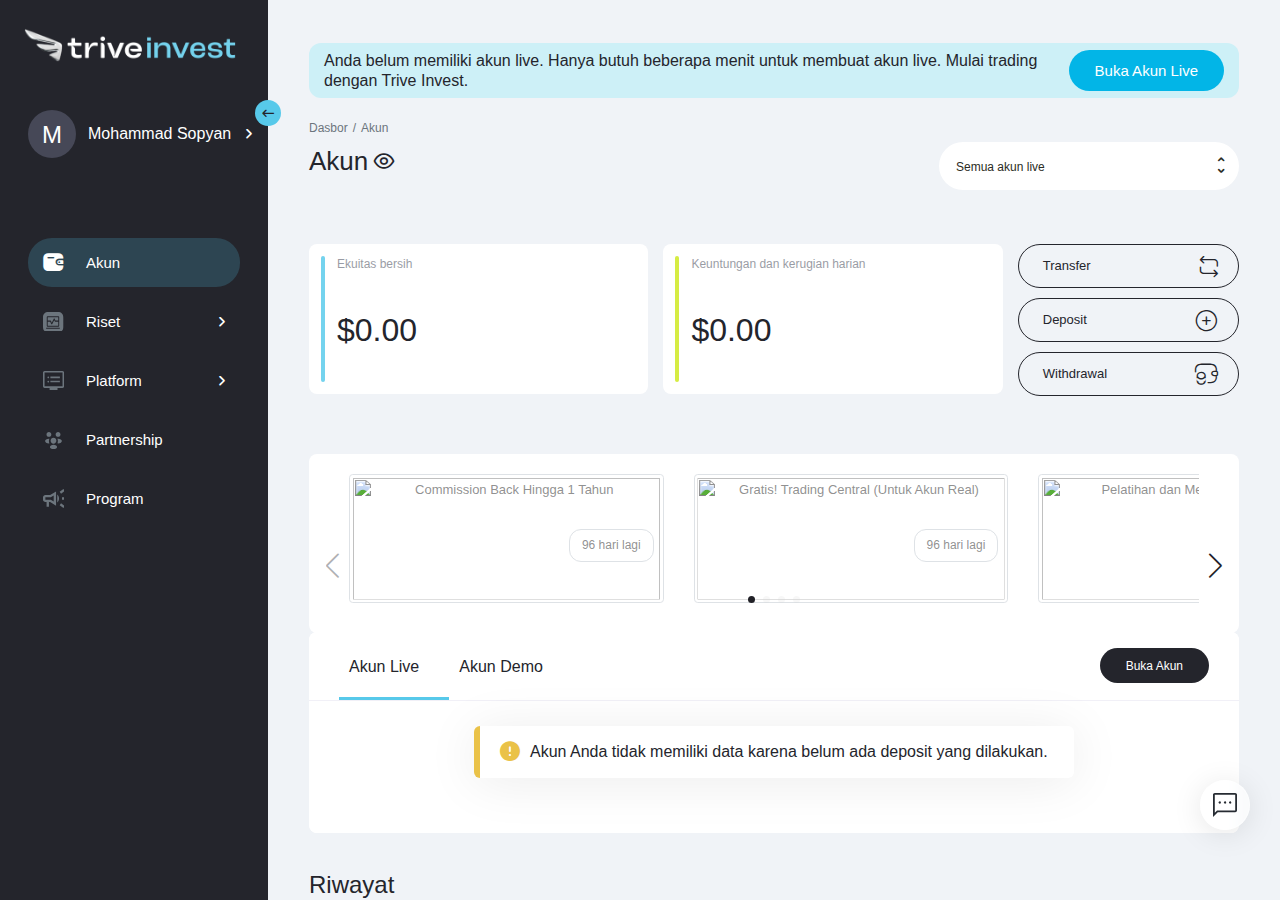
==== accounts.html @ cc7eb71d "add html & css welcome page" ====
<html lang="en">
  <div id="in-page-channel-node-id" data-channel-name="in_page_channel_xtjS_A"></div>
  <link type="text/css" rel="stylesheet" id="dark-mode-custom-link">
  <link type="text/css" rel="stylesheet" id="dark-mode-general-link">
  <style lang="en" type="text/css" id="dark-mode-custom-style"></style>
  <style lang="en" type="text/css" id="dark-mode-native-style"></style>
  <style lang="en" type="text/css" id="dark-mode-native-sheet"></style>
  <head>
    <meta charset="utf-8">
    <meta http-equiv="X-UA-Compatible" content="IE=edge">
    <link rel="preconnect" href="https://fonts.googleapis.com">
    <link rel="preconnect" href="https://fonts.gstatic.com" crossorigin="">
    <link href="https://fonts.googleapis.com/css2?family=Poppins:wght@300;400;500;600;700&amp;display=swap" rel="stylesheet">
    <link rel="icon" type="image/x-icon" href="/favicon.ico">
    <link rel="stylesheet" href="https://use.typekit.net/mbd5lql.css">
    <script type="text/javascript" async="" src="https://connect.facebook.net/en_US/fbevents.js"></script><script type="text/javascript" async="" src="https://www.googletagmanager.com/gtag/js?id=G-JMX3K6K54L&amp;l=dataLayer&amp;cx=c"></script><script type="text/javascript" async="" src="https://www.googletagmanager.com/gtag/destination?id=AW-448518315&amp;l=dataLayer&amp;cx=c"></script><script async="" src="https://www.googletagmanager.com/gtm.js?id=GTM-PD3TMG57"></script><script src="/env.js"></script>
    <meta name="viewport" content="width=device-width,initial-scale=1">
    <meta name="theme-color" content="#000000">
    <link rel="apple-touch-icon" href="/logo192.png">
    <link rel="manifest" href="/manifest.json">
    <script defer="defer" src="/static/js/main.86503f7e.js"></script>
    <link href="/static/css/main.fdfbdd80.css" rel="stylesheet">
    <link rel="stylesheet" type="text/css" href="/static/css/chunk.css">
    <title>Trive Invest</title>
    <meta name="description" content="Trade Forex, Emas, Komoditas, CFD Saham, dan Indeks dengan broker lokal terbaik, teregulasi oleh BAPPEBTI. Manfaatkan spread ketat Trive Invest yang tak tertandingi, bebas swap, komisi terendah, dan dukungan pelanggan 24/7. Daftar Sekarang!" data-react-helmet="true">
    <script id="gtm-script">
      (function(w,d,s,l,i){w[l]=w[l]||[];w[l].push({'gtm.start':
      new Date().getTime(),event:'gtm.js'});var f=d.getElementsByTagName(s)[0],
      j=d.createElement(s),dl=l!='dataLayer'?'&l='+l:'';j.async=true;j.src=
      'https://www.googletagmanager.com/gtm.js?id='+i+dl;f.parentNode.insertBefore(j,f);
      })(window,document,'script','dataLayer','GTM-PD3TMG57');
    </script><script attributionsrc="" type="text/javascript" async="" src="https://www.googleadservices.com/pagead/conversion/448518315/?random=1727334107779&amp;cv=11&amp;fst=1727334107779&amp;bg=ffffff&amp;guid=ON&amp;async=1&amp;gtm=45be49n0v899308299z89186261969za201zb9186261969&amp;gcd=13l3l3l3l1l1&amp;dma=0&amp;tag_exp=101529665~101671035~101747727&amp;u_w=1440&amp;u_h=900&amp;url=https%3A%2F%2Fsca.triveinvest.co.id%2Faccounts&amp;ref=https%3A%2F%2Fsca.triveinvest.co.id%2F&amp;label=90EtCJfFz_ABEKux79UB&amp;hn=www.googleadservices.com&amp;frm=0&amp;tiba=Trive%20Invest&amp;value=0&amp;bttype=purchase&amp;npa=0&amp;gclgs=1&amp;gclst=1379443781&amp;gclaw=CjwKCAjw3P-2BhAEEiwA3yPhwDoZPt4A-PM8vBgsXKAO4OUEnIJKY1nerHNOxosoQPgdCauU-g2U2hoC7QcQAvD_BwE&amp;ec_m=%23root%3E%3Anth-child(1)%3E%3Anth-child(1)%3E%3Anth-child(4)%3E%3Anth-child(2)%3E%3Anth-child(2)%3E%3Anth-child(1)%3E%3Anth-child(3)%3E%3Anth-child(1)*A%3Atrue%3A25%3Afalse*1&amp;ec_sel=%23root%3E%3Anth-child(1)%3E%3Anth-child(1)%3E%3Anth-child(4)%3E%3Anth-child(2)%3E%3Anth-child(2)%3E%3Anth-child(1)%3E%3Anth-child(3)%3E%3Anth-child(1)&amp;ec_meta=A%3Atrue%3A25%3Afalse&amp;ec_lat=2&amp;ec_s=1&amp;oid=1948973957.1727334108&amp;ecsid=1177582259.1727332520&amp;pscdl=noapi&amp;auid=1116532103.1722825433&amp;uaa=x86&amp;uab=64&amp;uafvl=Google%2520Chrome%3B129.0.6668.59%7CNot%253DA%253FBrand%3B8.0.0.0%7CChromium%3B129.0.6668.59&amp;uamb=0&amp;uam=&amp;uap=macOS&amp;uapv=14.6.1&amp;uaw=0&amp;fledge=1&amp;capi=1&amp;rfmt=3&amp;fmt=4"></script><script attributionsrc="" type="text/javascript" async="" src="https://www.googleadservices.com/pagead/conversion/448518315/?random=1727334107799&amp;cv=11&amp;fst=1727334107799&amp;bg=ffffff&amp;guid=ON&amp;async=1&amp;gtm=45be49n0v899308299z89186261969za201zb9186261969&amp;gcd=13l3l3l3l1l1&amp;dma=0&amp;tag_exp=101529665~101671035~101747727&amp;u_w=1440&amp;u_h=900&amp;url=https%3A%2F%2Fsca.triveinvest.co.id%2Faccounts&amp;ref=https%3A%2F%2Fsca.triveinvest.co.id%2F&amp;label=83m8CLGbs7IZEKux79UB&amp;hn=www.googleadservices.com&amp;frm=0&amp;tiba=Trive%20Invest&amp;value=0&amp;bttype=purchase&amp;npa=0&amp;gclgs=1&amp;gclst=1379443799&amp;gclaw=CjwKCAjw3P-2BhAEEiwA3yPhwDoZPt4A-PM8vBgsXKAO4OUEnIJKY1nerHNOxosoQPgdCauU-g2U2hoC7QcQAvD_BwE&amp;ec_m=%23root%3E%3Anth-child(1)%3E%3Anth-child(1)%3E%3Anth-child(4)%3E%3Anth-child(2)%3E%3Anth-child(2)%3E%3Anth-child(1)%3E%3Anth-child(3)%3E%3Anth-child(1)*A%3Atrue%3A25%3Afalse*1&amp;ec_sel=%23root%3E%3Anth-child(1)%3E%3Anth-child(1)%3E%3Anth-child(4)%3E%3Anth-child(2)%3E%3Anth-child(2)%3E%3Anth-child(1)%3E%3Anth-child(3)%3E%3Anth-child(1)&amp;ec_meta=A%3Atrue%3A25%3Afalse&amp;ec_lat=0&amp;ec_s=1&amp;oid=497229564.1727334108&amp;ecsid=1177582259.1727332520&amp;pscdl=noapi&amp;auid=1116532103.1722825433&amp;uaa=x86&amp;uab=64&amp;uafvl=Google%2520Chrome%3B129.0.6668.59%7CNot%253DA%253FBrand%3B8.0.0.0%7CChromium%3B129.0.6668.59&amp;uamb=0&amp;uam=&amp;uap=macOS&amp;uapv=14.6.1&amp;uaw=0&amp;fledge=1&amp;capi=1&amp;rfmt=3&amp;fmt=4"></script><script type="text/javascript" async="" src="https://googleads.g.doubleclick.net/pagead/viewthroughconversion/728771623/?random=1727334108230&amp;cv=11&amp;fst=1727334108230&amp;bg=ffffff&amp;guid=ON&amp;async=1&amp;gtm=45je49n0v884150347z89186261969za200zb9186261969&amp;gcd=13l3l3l3l1l1&amp;dma=0&amp;tag_exp=101671035~101686684~101747727&amp;u_w=1440&amp;u_h=900&amp;url=https%3A%2F%2Fsca.triveinvest.co.id%2Faccounts&amp;ref=https%3A%2F%2Fsca.triveinvest.co.id%2F&amp;hn=www.googleadservices.com&amp;frm=0&amp;tiba=Trive%20Invest&amp;npa=0&amp;pscdl=noapi&amp;auid=1116532103.1722825433&amp;uaa=x86&amp;uab=64&amp;uafvl=Google%2520Chrome%3B129.0.6668.59%7CNot%253DA%253FBrand%3B8.0.0.0%7CChromium%3B129.0.6668.59&amp;uamb=0&amp;uam=&amp;uap=macOS&amp;uapv=14.6.1&amp;uaw=0&amp;fledge=1&amp;data=event%3Dgtag.config&amp;rfmt=3&amp;fmt=4"></script>
  </head>
  <body>
    <noscript>You need to enable JavaScript to run this app.</noscript>
    <div id="root">
      <div class="page  d-flex flex-column ">
        <div class="page-wrapper pt-0 page accounts   ">
          <div class="overlay "></div>
          <aside class="sidebar mobile-header-fixed collap">
            <button class="toggle-collapse"><span class="icon icon-arrow-right-small"></span></button>
            <div class="sidebar-header">
              <a class="logo" href="/">
                <picture><img alt="logo" class="img-fluid logo-image" src="/static/media/logo3.5975fc4712ba225efcd5.png"><img alt="logo" class="img-fluid logo-icon" src="[data-uri]"></picture>
              </a>
            </div>
            <div class="sidebar-account">
              <ul>
                <li class="openable ">
                  <div class="user">
                    <div class="close-user-button icon icon-close"></div>
                    <div class="avatar"><span>M </span></div>
                    <span class="name">Mohammad Sopyan  </span>
                  </div>
                  <div class="sidebar-sub-menu">
                    <a class="sidebar-sub-menu-close"><span class="icon icon-close"></span></a>
                    <h3 class="sidebar-sub-menu-title">Akun</h3>
                    <ul>
                      <li><a href="/Profile"> Profil</a></li>
                    </ul>
                    <h3 class="sidebar-sub-menu-title">Bahasa</h3>
                    <ul class="language-menu">
                      <li class="active"><a>Bahasa</a></li>
                      <li class=""><a>English</a></li>
                    </ul>
                    <label for="toggleButton" class="switch theme-toggle">
                      <input type="checkbox" name="toggleButton" id="toggleButton">
                      <div class="switch-button"><span></span></div>
                      <span class="text"> Mode Gelap</span>
                    </label>
                    <div class="logout d-block mt-5"><a><span class="icon icon-logout"></span><span class="text">Keluar</span></a></div>
                  </div>
                </li>
              </ul>
            </div>
            <div class="sidebar-menu">
              <ul>
                <li class="sidebar-menu-item  "><a aria-current="page" class="selected" href="/accounts"><span class="icon icon-accounts"></span><span class="text">Akun</span></a></li>
                <li class="sidebar-menu-item openable ">
                  <a aria-current="page" class="" href="/accounts"><span class="icon icon-research"></span><span class="text">Riset</span></a>
                  <div class="sidebar-sub-menu">
                    <a class="sidebar-sub-menu-close"><span class="icon icon-close"></span></a>
                    <ul>
                      <li><a href="/technicalviews">Technical Views</a></li>
                      <li><a href="/economicinsight">Economic Insight</a></li>
                      <li><a href="/marketbuzz"> Market Buzz </a></li>
                      <li><a href="/featuredideas"> Featured Ideas</a></li>
                    </ul>
                  </div>
                </li>
                <li class="sidebar-menu-item openable ">
                  <a aria-current="page" class="" href="/accounts"><span class="icon icon-platforms-two"></span><span class="text"> Platform</span></a>
                  <div class="sidebar-sub-menu">
                    <a class="sidebar-sub-menu-close"><span class="icon icon-close"></span></a>
                    <h3 class="sidebar-sub-menu-title">MetaTrader 5</h3>
                    <ul>
                      <li><a href="/webterminal5"> WebTrader</a></li>
                      <li><a target="_blank" href="https://download.mql5.com/cdn/web/22794/mt5/triveinvest5setup.exe"> Unduh Windows</a></li>
                      <li><a target="_blank" href="https://download.mql5.com/cdn/mobile/mt5/ios?server=TriveInvest-MT5-Live"> Unduh Mac</a></li>
                      <li><a target="_blank" href="https://download.mql5.com/cdn/mobile/mt5/ios?server=TriveInvest-MT5-Live">Aplikasi iOS</a></li>
                      <li><a target="_blank" href="https://download.mql5.com/cdn/mobile/mt5/android?server=TriveInvest-MT5-Live">Aplikasi Android</a></li>
                    </ul>
                  </div>
                </li>
                <li class="sidebar-menu-item  "><a class="" href="/partnership"><span class="icon icon-partnership"></span><span class="text">Partnership</span></a></li>
                <li class="sidebar-menu-item  "><a class="" href="/campaigns"><span class="icon icon-campaigns"></span><span class="text">Program</span></a></li>
              </ul>
            </div>
          </aside>
          <ul class="mobile-menu-bar">
            <li class="active"><a href="/accounts"><span class="icon icon-accounts"></span></a></li>
            <li class="more ">
              <a><span class="icon icon-more"></span></a>
              <div class="menu-bar-list">
                <ul>
                  <li class="menu-bar-list-item  "><a aria-current="page" class="selected" href="/accounts"><span class="text">Akun</span></a></li>
                  <li class="menu-bar-list-item children ">
                    <a><span class="text"> Platform</span></a>
                    <div class="menu-bar-sub-item">
                      <a class="menu-bar-sub-item-close"><span class="icon icon-angle-right"></span><span class="text">Back</span></a>
                      <h3>MetaTrader 5</h3>
                      <ul>
                        <li><a href="/webterminal5"> WebTrader</a></li>
                        <li><a href="https://download.mql5.com/cdn/web/22794/mt5/triveinvest5setup.exe">Unduh Windows</a></li>
                        <li><a href="https://download.mql5.com/cdn/mobile/mt5/ios?server=TriveInvest-MT5-Live">Unduh Mac</a></li>
                        <li><a href="https://download.mql5.com/cdn/mobile/mt5/ios?server=TriveInvest-MT5-Live">Aplikasi iOS</a></li>
                        <li><a href="https://download.mql5.com/cdn/mobile/mt5/android?server=TriveInvest-MT5-Live">Aplikasi Android</a></li>
                      </ul>
                    </div>
                  </li>
                  <li class="menu-bar-list-item children ">
                    <a><span class="text">Riset</span></a>
                    <div class="menu-bar-sub-item">
                      <a class="menu-bar-sub-item-close"><span class="icon icon-angle-right"></span><span class="text">Back</span></a>
                      <h3></h3>
                      <ul>
                        <li><a href="/technicalviews">Technical Views</a></li>
                        <li><a href="/economicinsight">Economic Insight</a></li>
                        <li><a href="/marketbuzz">Market Buzz</a></li>
                        <li><a href="/featuredideas">Featured Ideas</a></li>
                      </ul>
                    </div>
                  </li>
                  <li class="menu-bar-list-item  "><a class="" href="/partnership"><span class="text">Partnership</span></a></li>
                  <li class="menu-bar-list-item  "><a class="" href="/campaigns"><span class="text">Program</span></a></li>
                </ul>
              </div>
            </li>
          </ul>
          <div class="content">
            <div class="information-fixed align-items-center justify-content-center d-flex flex-column flex-lg-row">
              <div class="text">
                <p>Anda belum memiliki akun live. Hanya butuh beberapa menit untuk membuat akun live. Mulai trading dengan Trive Invest.</p>
                <a class="btn btn-blue text-white ms-lg-5 mt-3 mt-lg-0" rel="noreferrer" href="/open-investment-account">Buka Akun Live</a>
              </div>
            </div>
            <nav class="" aria-label="breadcrumb">
              <ol class="breadcrumb">
                <li class="breadcrumb-item"><a href="/dashboard"> Dasbor</a></li>
                <li class="active breadcrumb-item" aria-current="page">Akun</li>
              </ol>
            </nav>
            <div class="content-header">
              <div class="content-title d-flex align-items-center">
                <h1 class="lh-1"><span class="text">Akun</span></h1>
                <button class="icon icon-eye fs-16 ms-2 d-inline c-content-color js-price-hide"></button>
              </div>
              <div class="right-area d-flex gap-3">
                <div class="filter">
                  <details class="detailsDropDown white w-300 big48">
                    <summary>Semua akun live</summary>
                  </details>
                </div>
              </div>
            </div>
            <div class="mb-5 row">
              <div class="col-lg-9">
                <div class="box-info-parent  row">
                  <div class="col">
                    <div class="box-info min-150 turquoise">
                      <div class="border"></div>
                      <div class="align-items-start text">
                        <div class="title">Ekuitas bersih</div>
                        <div class="price price-text counter mb-4 fs-32"><span>$0.00</span></div>
                        <div class="updown"></div>
                      </div>
                    </div>
                  </div>
                  <div class="col">
                    <div class="box-info min-150 lime">
                      <div class="border"></div>
                      <div class="align-items-start text">
                        <div class="title">Keuntungan dan kerugian harian</div>
                        <div class="price price-text counter mb-4 fs-32"><span>$0.00</span></div>
                        <div class="updown"></div>
                      </div>
                    </div>
                  </div>
                </div>
              </div>
              <div class="d-flex flex-column gap-3 col-12 col-lg-3"><a outline="true" href="#" class="link-btn btn btn-outline-black btn-middle btn-right-icon fs-13 w-100  undefined badge bg-secondary"> Transfer<span class="icon icon-transfer sz-23"></span></a><a outline="true" href="#" class="link-btn btn btn-outline-black btn-middle btn-right-icon fs-13 w-100  undefined badge bg-secondary"> Deposit<span class="icon icon-deposit sz-23"></span></a><a outline="true" href="#" class="link-btn btn btn-outline-black btn-middle btn-right-icon fs-13 w-100  undefined badge bg-secondary">Withdrawal<span class="icon icon-withdraw sz-23"></span></a></div>
            </div>
            <div class="row">
              <div class="col-12">
                <div class="bg-base-camp position-relative p-3 mb-5">
                  <div class="campaigns-slider py-3 px-5">
                    <div class="swiper-container ">
                      <div class="swiper swiper-initialized swiper-horizontal swiper-backface-hidden">
                        <div class="swiper-wrapper" id="swiper-wrapper-494bceafa7cc6777" aria-live="polite">
                          <div class="swiper-slide swiper-slide-active" role="group" aria-label="1 / 6" style="width: 314.667px; margin-right: 30px;">
                            <a class="swiper-slide" href="/campaigns">
                              <div class="card-item">
                                <img src="https://www.triveinvest.co.id/assets/img/subpages/campaigns/Web_Banner_Commission%20Back_600x280.png" alt="Commission Back Hingga 1 Tahun" class="img-thumbnail">
                                <div class="remaining-days">96 hari lagi</div>
                              </div>
                            </a>
                          </div>
                          <div class="swiper-slide swiper-slide-next" role="group" aria-label="2 / 6" style="width: 314.667px; margin-right: 30px;">
                            <a class="swiper-slide" href="/campaigns">
                              <div class="card-item">
                                <img src="https://www.triveinvest.co.id/assets/img/campaigns/tradingCentral.png" alt="Gratis! Trading Central (Untuk Akun Real)" class="img-thumbnail">
                                <div class="remaining-days">96 hari lagi</div>
                              </div>
                            </a>
                          </div>
                          <div class="swiper-slide" role="group" aria-label="3 / 6" style="width: 314.667px; margin-right: 30px;">
                            <a class="swiper-slide" href="/campaigns">
                              <div class="card-item">
                                <img src="https://cdn2.triveinvest.co.id/assets/img/home/PersonalTrainer_ShareableBanner_Landscape1920x1080.jpg" alt="Pelatihan dan Mentor Forex Pribadi" class="img-thumbnail">
                                <div class="remaining-days">96 hari lagi</div>
                              </div>
                            </a>
                          </div>
                          <div class="swiper-slide" role="group" aria-label="4 / 6" style="width: 314.667px; margin-right: 30px;">
                            <a class="swiper-slide" href="/campaigns">
                              <div class="card-item">
                                <img src="https://www.triveinvest.co.id/assets/img/subpages/trive-invest-trading-arena/trading-arena.jpg" alt="Trive Invest Trading Arena" class="img-thumbnail">
                                <div class="remaining-days">64 hari lagi</div>
                              </div>
                            </a>
                          </div>
                          <div class="swiper-slide" role="group" aria-label="5 / 6" style="width: 314.667px; margin-right: 30px;">
                            <a class="swiper-slide" href="/campaigns">
                              <div class="card-item">
                                <img src="https://www.triveinvest.co.id/assets/img/subpages/campaigns/JoinLuckyDrawProgram_Banner.png" alt="Trade hanya 1 lot, untuk mendapatkan sebuah rumah!" class="img-thumbnail">
                                <div class="remaining-days">64 hari lagi</div>
                              </div>
                            </a>
                          </div>
                          <div class="swiper-slide" role="group" aria-label="6 / 6" style="width: 314.667px; margin-right: 30px;">
                            <a class="swiper-slide" href="/campaigns">
                              <div class="card-item">
                                <img src="https://www.triveinvest.co.id/assets/img/home/rebate_program.png" alt="Raih Cashback Disaat Anda Trading Hingga $10 per Lot" class="img-thumbnail">
                                <div class="remaining-days">4 hari lagi</div>
                              </div>
                            </a>
                          </div>
                        </div>
                        <span class="swiper-notification" aria-live="assertive" aria-atomic="true"></span>
                      </div>
                    </div>
                    <div class="swiper-pagination swiper-pagination-clickable swiper-pagination-bullets swiper-pagination-horizontal"><span class="swiper-pagination-bullet swiper-pagination-bullet-active" tabindex="0" role="button" aria-label="Go to slide 1" aria-current="true"></span><span class="swiper-pagination-bullet" tabindex="0" role="button" aria-label="Go to slide 2"></span><span class="swiper-pagination-bullet" tabindex="0" role="button" aria-label="Go to slide 3"></span><span class="swiper-pagination-bullet" tabindex="0" role="button" aria-label="Go to slide 4"></span></div>
                    <div class="swiper-button-prev swiper-button-disabled" tabindex="-1" role="button" aria-label="Previous slide" aria-controls="swiper-wrapper-494bceafa7cc6777" aria-disabled="true"></div>
                    <div class="swiper-button-next" tabindex="0" role="button" aria-label="Next slide" aria-controls="swiper-wrapper-494bceafa7cc6777" aria-disabled="false"></div>
                  </div>
                </div>
              </div>
            </div>
            <div class="d-flex align-items-center justify-content-between">
              <h2 class="content-title mb-sm-0 mb-lg-4">Daftar akun</h2>
              <a href="/open-investment-account" class="d-flex d-lg-none align-items-center  btn btn-black btn-small right-link3">Buka Akun</a>
            </div>
            <div class="box-table p-0">
              <div class="tabs normal-tabs">
                <nav class="nav nav-pills nav-fill ps-5 pe-5"><button class="nav-link active ps-0 pe-5"><span class="icon icon-"></span>Akun Live</button><button class="nav-link  ps-0 pe-5"><span class="icon icon-"></span> Akun Demo</button></nav>
                <div class="tabs-content">
                  <div class="undefined alert alert-warning fade show" role="alert">
                    <div class="text-container"><span class="alert-message">Akun Anda tidak memiliki data karena belum ada deposit yang dilakukan.</span><a class="alert-link" rel="noreferrer" href="/accounts"></a></div>
                  </div>
                </div>
              </div>
              <a href="/open-investment-account" class="ms-auto d-none d-lg-flex align-items-center right-link1 btn btn-black btn-small">Buka Akun</a>
            </div>
            <div class="d-flex align-items-center justify-content-between">
              <h2 class="content-title mb-4">Riwayat</h2>
            </div>
            <div class="box-table date-picker-for-class">
              <div class="warning-alert-text alert alert-warning fade show" role="alert">
                <div class="text-container"><span class="alert-message">Akun Anda tidak memiliki data karena belum ada deposit yang dilakukan.</span><a class="alert-link" rel="noreferrer" href="/open-investment-account">accounts.OpenAccountWarning</a></div>
              </div>
            </div>
            <div class=" modal-relative">
              <div class="overlay right-modal-overlay dark "></div>
              <div class="right-modal ">
                <div class="right-modal-content">
                  <div class="modal-header">
                    <h5 class="modal-title">Transfer Internal</h5>
                    <button type="button" class="right-modal-close" aria-label="Close"><span class="icon icon-close c-black"></span></button>
                  </div>
                  <div class="modal-content">
                    <form class="form-transfer" id="form-transfer" name="form">
                      <div name="fromClientPlatformId" class="customSelect i-fromClientPlatformId  dropdown">
                        <button type="button" name="fromClientPlatformId" aria-haspopup="true" aria-expanded="false" class="dropdown-toggle btn btn-secondary">Pilih rekening asal transfer Anda</button><span class="arrowIcon" role="presentation"><b role=""></b></span>
                        <div tabindex="-1" role="menu" aria-hidden="true" class="dropdown-menu"></div>
                      </div>
                      <div name="toClientPlatformId" class="customSelect i-toClientPlatformId  dropdown">
                        <button type="button" name="toClientPlatformId" aria-haspopup="true" aria-expanded="false" class="dropdown-toggle btn btn-secondary">Pilih akun tujuan transfer Anda</button><span class="arrowIcon" role="presentation"><b role=""></b></span>
                        <div tabindex="-1" role="menu" aria-hidden="true" class="dropdown-menu"></div>
                      </div>
                      <div class="form-group undefined"><span class="prefix"></span><input type="text" class="form-control mb-0 " name="amount" placeholder="Masukan jumlah" autocomplete="off" disabled="" value="" style="border: 1px solid var(--gray4) !important;"><button type="button" class="input-right-button">Max</button></div>
                      <p class="fs-4 mt-auto">Semua permintaan transfer yang diterima pada hari kerja sebelum pukul 11:00 WIB akan diproses pada hari yang sama. Permintaan yang diterima setelah jam tersebut akan diproses pada hari berikutnya.</p>
                      <div class="buttons"><button type="submit" class="btn btn-black w-100">Kirim</button></div>
                    </form>
                  </div>
                </div>
              </div>
            </div>
            <div class="right-modal-2x modal-relative">
              <div class="overlay right-modal-overlay dark "></div>
              <div class="right-modal ">
                <div class="right-modal-content">
                  <div class="modal-header">
                    <h5 class="modal-title">Deposit</h5>
                    <button type="button" class="right-modal-close" aria-label="Close"><span class="icon icon-close c-black"></span></button>
                  </div>
                  <div class="modal-content">
                    <div class="d-flex flex-column-reverse flex-xl-row row">
                      <div class="mt-5 mt-xl-0 col-xl-6">
                        <div class="pe-xl-4 mb-5 mb-xl-0">
                          <div class="border rounded-4 px-3 h-100">
                            <table class="table fs-4 i-table">
                              <tbody>
                                <tr class="border-bottom">
                                  <td class="py-xl-5 py-4">Nomor Referensi Pembayaran</td>
                                  <td class="text-end py-xl-5 py-4">
                                    <mark class="c-orange bg-transparent"></mark>
                                    <button>
                                      <svg width="24" height="25" viewBox="0 0 24 25" fill="none" xmlns="http://www.w3.org/2000/svg">
                                        <path d="M16 13.234V17.434C16 20.934 14.6 22.334 11.1 22.334H6.9C3.4 22.334 2 20.934 2 17.434V13.234C2 9.73398 3.4 8.33398 6.9 8.33398H11.1C14.6 8.33398 16 9.73398 16 13.234Z" stroke="#292D32" stroke-width="1.5" stroke-linecap="round" stroke-linejoin="round"></path>
                                        <path d="M22 7.23398V11.434C22 14.934 20.6 16.334 17.1 16.334H16V13.234C16 9.73398 14.6 8.33398 11.1 8.33398H8V7.23398C8 3.73398 9.4 2.33398 12.9 2.33398H17.1C20.6 2.33398 22 3.73398 22 7.23398Z" stroke="#292D32" stroke-width="1.5" stroke-linecap="round" stroke-linejoin="round"></path>
                                      </svg>
                                    </button>
                                  </td>
                                </tr>
                                <tr class="border-bottom">
                                  <td class="py-xl-5 py-4">Nama Bank</td>
                                  <td class="text-end py-xl-5 py-4"></td>
                                </tr>
                                <tr class="border-bottom">
                                  <td class="py-xl-5 py-4">Cabang/Kantor</td>
                                  <td class="text-end py-xl-5 py-4"></td>
                                </tr>
                                <tr class="border-bottom">
                                  <td class="py-xl-5 py-4">Nama akun</td>
                                  <td class="text-end py-xl-5 py-4"></td>
                                </tr>
                                <tr class="border-bottom">
                                  <td class="py-xl-5 py-4">Nomor Rekening</td>
                                  <td class="text-end py-xl-5 py-4"></td>
                                </tr>
                                <tr class="">
                                  <td class="py-xl-5 py-4">Kode Swift</td>
                                  <td class="text-end py-xl-5 py-4"></td>
                                </tr>
                              </tbody>
                            </table>
                          </div>
                        </div>
                      </div>
                      <div class="col-xl-6">
                        <div class="border rounded-4 px-3 h-100">
                          <form action="#" class="box-withdrawal-form sidebar-form h-100 gr">
                            <p class="fs-4 mt-5">Saat mentransfer dana melalui Transfer Bank, Anda WAJIB menuliskan Nomor Rekening Anda sebagai referensi.</p>
                            <div name="clientPlatformId" class="customSelect i-clientPlatformId  dropdown">
                              <button type="button" name="clientPlatformId" aria-haspopup="true" aria-expanded="false" class="dropdown-toggle btn btn-secondary">Akun Trading</button><span class="arrowIcon" role="presentation"><b role=""></b></span>
                              <div tabindex="-1" role="menu" aria-hidden="true" class="dropdown-menu"></div>
                            </div>
                            <div name="bankAccount" class="customSelect i-bankAccount  dropdown">
                              <button type="button" name="bankAccount" aria-haspopup="true" aria-expanded="false" class="dropdown-toggle btn btn-secondary">Rekening Bank Terpisah untuk Deposit</button><span class="arrowIcon" role="presentation"><b role=""></b></span>
                              <div tabindex="-1" role="menu" aria-hidden="true" class="dropdown-menu">
                                <button type="button" tabindex="0" role="menuitem" class="dropdown-item">
                                  <div class="custom-select prepareDropdownItemSelected">
                                    <div class="top"><span class="name">Bank Central Asia (BCA)</span><span class="pricetitle"></span></div>
                                    <div class="bottom"><span class="account"></span><span class="price"></span></div>
                                  </div>
                                </button>
                                <button type="button" tabindex="0" role="menuitem" class="dropdown-item">
                                  <div class="custom-select prepareDropdownItemSelected">
                                    <div class="top"><span class="name">Bank Mandiri</span><span class="pricetitle"></span></div>
                                    <div class="bottom"><span class="account"></span><span class="price"></span></div>
                                  </div>
                                </button>
                                <button type="button" tabindex="0" role="menuitem" class="dropdown-item">
                                  <div class="custom-select prepareDropdownItemSelected">
                                    <div class="top"><span class="name">Bank BNI</span><span class="pricetitle"></span></div>
                                    <div class="bottom"><span class="account"></span><span class="price"></span></div>
                                  </div>
                                </button>
                              </div>
                            </div>
                            <div name="currency" class="customSelect i-currency  dropdown">
                              <button type="button" name="currency" aria-haspopup="true" aria-expanded="false" class="dropdown-toggle btn btn-secondary">Mata uang</button><span class="arrowIcon" role="presentation"><b role=""></b></span>
                              <div tabindex="-1" role="menu" aria-hidden="true" class="dropdown-menu"></div>
                            </div>
                            <div class="pb-5 d-inline-block d-xl-none "><a class="btn fs-4 fw-semibold d-block btn-outline-dark py-3 scroll-btn" style="border-color: rgb(221, 227, 235); border-radius: 40px;">Lihat detail bank</a></div>
                            <div class="item">
                              <div class="form-group  "><input name="amount" type="text" class="form-control required " id="amount" value=""><label for="amount"><b translate="yes">Jumlah</b></label></div>
                            </div>
                            <div class="item textarea">
                              <div class="form-group  "><textarea name="explanation" class="form-control required " id="explanation" style="height: 70px;"></textarea><label for="explanation"><b translate="yes">Penjelasan</b></label></div>
                            </div>
                            <div class="buttons mt-auto mb-4"><button type="submit" class="btn btn-black not-hover-focus w-100">Kirim</button></div>
                          </form>
                        </div>
                      </div>
                    </div>
                  </div>
                </div>
              </div>
            </div>
            <div class="modal-relative">
              <div class="overlay right-modal-overlay dark "></div>
              <div class="right-modal ">
                <div class="right-modal-content">
                  <div class="modal-header">
                    <h5 class="modal-title">Withdrawal</h5>
                    <button type="button" class="right-modal-close" aria-label="Close"><span class="icon icon-close c-black"></span></button>
                  </div>
                  <div class="modal-content">
                    <form action="#" class="box-withdrawal-form sidebar-form" id="withdrawal-form" name="withdrawal">
                      <p class="fs-2">Nama Nasabah</p>
                      <div class="item">
                        <div class="form-group  "><input name="clientName" type="text" class="form-control required fill" id="clientName" readonly="" value="Mohammad Sopyan  "></div>
                      </div>
                      <div class="item">
                        <div name="clientPlatformId" class="customSelect i-clientPlatformId  dropdown">
                          <button type="button" name="clientPlatformId" aria-haspopup="true" aria-expanded="false" class="dropdown-toggle btn btn-secondary">Akun Trading</button><span class="arrowIcon" role="presentation"><b role=""></b></span>
                          <div tabindex="-1" role="menu" aria-hidden="true" class="dropdown-menu"></div>
                        </div>
                      </div>
                      <p class="fs-2">Penarikan Anda akan ditransfer ke rekening bank Anda yang terdaftar.</p>
                      <div class="item">
                        <div name="bankName" class="customSelect i-bankName  dropdown">
                          <button type="button" name="bankName" aria-haspopup="true" aria-expanded="false" class="dropdown-toggle btn btn-secondary">Nama Bank</button><span class="arrowIcon" role="presentation"><b role=""></b></span>
                          <div tabindex="-1" role="menu" aria-hidden="true" class="dropdown-menu"></div>
                        </div>
                      </div>
                      <div class="item">
                        <div class="form-group  "><input name="accountNumber" type="text" class="form-control  " id="accountNumber" readonly="" value="Nomor Rekening"></div>
                      </div>
                      <p class="fs-2 mt-3">Jumlah Penarikan Dana</p>
                      <p class="fs-4">Jumlah penarikan Anda akan dikonversikan ke IDR jika rekening bank yang Anda daftarkan dalam IDR, dengan kurs konversi yang Anda pilih saat registrasi.</p>
                      <div class="item">
                        <div class="form-group  "><input name="amount" type="text" class="form-control required " id="amount" value=""><label for="amount"><b translate="yes">Jumlah</b></label></div>
                      </div>
                      <div class="item textarea">
                        <div class="form-group  "><textarea name="additionalInstructions" class="form-control required " id="additionalInstructions" style="height: 70px;"></textarea><label for="additionalInstructions"><b translate="yes">Instruksi tambahan. Silahkan sebutkan nilai dalam USD atau IDR.</b></label></div>
                      </div>
                      <div class="date position-relative">
                        <div class="form-group  "><input name="transferDate" type="text" class="form-control fill" id="transferDate" readonly="" value="2024-09-26"><label for="transferDate"><b translate="yes">Tanggal Transfer</b></label></div>
                        <input class="fs-4 border-0" type="hidden" id="start" name="trip-start">
                      </div>
                      <div class="faq">
                        <div class="accordion">
                          <div class="accordion-item">
                            <h2 class="accordion-header"><button type="button" class="accordion-button collapsed">Syarat dan Ketentuan</button></h2>
                            <div class="accordion-collapse collapse">
                              <div class="accordion-body">
                                <ul class="fs-4 mb-4">
                                  <li>
                                    <p>Untuk detail proses penarikan serta syarat dan ketentuan,<a href="https://www.triveinvest.co.id/trading/deposit-dan-withdrawal" target="_blank"> silakan kunjungi tautan ini. </a></p>
                                  </li>
                                </ul>
                              </div>
                            </div>
                          </div>
                        </div>
                      </div>
                      <div class="buttons mt-auto"><button type="submit" class="btn btn-black w-100">Kirim</button></div>
                    </form>
                  </div>
                </div>
              </div>
            </div>
            <div class="chatContent  sca-chat" id="zendeskCustomForm">
              <div class="preChatForm">
                <div class="title">
                  <div>Trive Invest Live Chat</div>
                  <div id="customFormMin">
                    <a href="#">
                      <figure><img src="[data-uri]" alt="Trive Invest Live Chat"></figure>
                    </a>
                  </div>
                </div>
                <div id="zendeskPreFormArea">
                  <form id="ze-form">
                    <ul id="zen-formContent" style="display: none;">
                      <li><span role="alert" id="nameErrorZendesk" aria-hidden="true">Silahkan Masukkan Nama Lengkap.</span><input type="text" name="nameZendesk" class="field" id="nameZendesk" placeholder="Nama lengkap"></li>
                      <li><span role="alert" id="mailErrorZendesk" aria-hidden="true">Silahkan Masukkan Alamat Email Anda.</span><input type="email" name="emailZendesk" class="field" id="emailZendesk" placeholder="E-Mail"></li>
                      <li>
                        <span role="alert" id="phoneErrorZendesk" aria-hidden="true">Silakan Masukkan Nomor Telepon Anda.</span>
                        <div class="phone"><select id="localityDropdown" name="locality"></select><input type="tel" name="phoneZendesk" class="field" id="phoneZendesk" maxlength="13" placeholder="Nomor Telepon"></div>
                      </li>
                    </ul>
                    <div id="zendeskSelectCategory" style="display: block;">
                      <div class="categorySelectField">
                        <div style="position: relative; padding-bottom: 5px;">
                          <label style="font-size: 14px;">Pilih topik</label>
                          <select name="informationalCategory" id="informationalCategory">
                            <option value="-">-</option>
                            <option value="account_services"> Layanan Akun</option>
                            <option value="deposit_and_withdrawal"> Deposit dan Penarikan Dana </option>
                            <option value="technical_and_trading_issues">Masalah Teknis dan Trading </option>
                            <option value="campaigns_and_offers">Kampanye dan Penawaran</option>
                            <option value="partner_services">Layanan Mitra</option>
                            <option value="research_and_trainings"> Penelitian dan Pelatihan </option>
                            <option value="complaints_trive_invest"> Keluhan </option>
                            <option value="general_inquiries"> Memulai Percakapan</option>
                          </select>
                          <span role="alert" id="informational_category_error" aria-hidden="true" style="bottom: 0px;">Silakan Pilih topik.</span>
                        </div>
                        <div id="messageBox"><textarea id="messageZendesk" placeholder="Silakan tulis pesan atau pertanyaan Anda..." style="padding-left: 7px; padding-top: 15px;"></textarea></div>
                        <div class="collapseContent" id="collapseContent" style="display: none;">
                          <span role="alert" id="checkedError1" aria-hidden="true">Silahkan Baca dan Tandai.</span>
                          <details class="select-cont collapse show">
                            <summary>Perizinan dan Kebijakan<span></span></summary>
                            <div>
                              <p style="position: relative;"><label class="chxContent" id="checkedLabel1" style="top: 0px; left: 0px;"><input type="checkbox" id="checkboxControl1" class=""><span class="checkmark"></span></label><a href="#" target="_blank">Saya mengonfirmasi dan mengizinkan PT Trive Invest Futures menghubungi saya via telepon atau email untuk tujuan marketing. Saya memahami bahwa saya dapat memilih untuk tidak menerima komunikasi marketing setelah pengajuan permohonan saya atau pada tahap mana pun selama hubungan bisnis saya dengan PT Trive Invest Futures.</a></p>
                              <p style="position: relative;"><label class="chxContent" id="checkedLabel2" style="top: 0px; left: 0px;"><input type="checkbox" id="checkboxControl2" class=""><span class="checkmark"></span></label><a href="#" target="_blank">Saya mengonfirmasi bahwa saya telah membaca dan memahami Kebijakan Privasi PT Trive Invest Futures, Ketentuan Bisnis.</a></p>
                            </div>
                          </details>
                        </div>
                        <div class="categoryBtn"><a href="#" id="submitBtn">Memulai Percakapan</a></div>
                      </div>
                    </div>
                  </form>
                </div>
                <div id="offlineArea" style="display: none;">
                  <p>JAM KERJA Halo <span id="offlineName">Mohammad Sopyan</span>, Kami akan kembali untuk membantu Anda selama jam kerja kami: Senin sampai Jumat, 9 pagi -7 malam. Silakan tinggalkan pesan Anda<br><a href="mailto:support@triveinvest.co.id">support@triveinvest.co.id</a><br> Kami akan kembali untuk membantu Anda sesegera mungkin.</p>
                </div>
              </div>
            </div>
            <div class="zendesk  sca">
              <span class="close-zendesk"></span>
              <div class="zendesk-container">
                <div class="open-zendesk is-active"><img src="/static/media/icon-zendesk.426a864b4eed87c47f6a4297fc993352.svg" alt="Help" width="28"></div>
                <div class="zendesk-content">
                  <div class="zendesk-items zendesk-item-chat">
                    <div id="ZendeskButton" class="web"><img src="/static/media/icon-chat.eb20d8bb7d20937cce7d184466b5345c.svg" alt="Help" width="28"><span>Live Chat</span></div>
                  </div>
                  <div class="zendesk-items"><a href="https://wa.me/628815921000" target="_blank"><img src="/static/media/icon-whatsapp.d7cf1a92f074db9e4c45071df358faf4.svg" alt="Whatsapp" width="28"><span>WhatsApp</span></a></div>
                </div>
              </div>
            </div>
            <footer class="d-none" style="font-size: 12px;">
              <div class="d-flex flex-wrap justify-content-start">
                <p class="px-2">© Trive Invest 2024</p>
                <a class="px-2 pb-1" href="https://www.triveinvest.co.id/pdf/Privacy-Policy.pdf" target="_blank">Privacy Policy</a><a class="px-2 pb-1" href="https://www.triveinvest.co.id/pdf/Terms_of_Business.pdf" target="_blank">Terms of Business</a><a class="px-2 pb-1" href="https://www.triveinvest.co.id/tentang-kami/dokumen-legal" target="_blank">Risk Notification</a><a class="px-2 pb-1" href="https://www.triveinvest.co.id/tentang-kami/izin-kami" target="_blank">Licenses</a>
              </div>
              <div class="d-flex flex-wrap justify-content-start mt-4 mt-md-0">
                <p class="fw-bold"><span class="px-sm-2 px-1"> Call 5/24: 150898</span><span class="px-2">Need help: </span><span><a href="mailto:support@triveinvest.co.id" class="">support@triveinvest.co.id</a></span></p>
              </div>
            </footer>
          </div>
        </div>
      </div>
    </div>
    <iframe allow="join-ad-interest-group" data-tagging-id="AW-448518315/90EtCJfFz_ABEKux79UB" data-load-time="1727334107796" height="0" width="0" src="https://td.doubleclick.net/td/rul/448518315?random=1727334107779&amp;cv=11&amp;fst=1727334107779&amp;fmt=3&amp;bg=ffffff&amp;guid=ON&amp;async=1&amp;gtm=45be49n0v899308299z89186261969za201zb9186261969&amp;gcd=13l3l3l3l1l1&amp;dma=0&amp;tag_exp=101529665~101671035~101747727&amp;u_w=1440&amp;u_h=900&amp;url=https%3A%2F%2Fsca.triveinvest.co.id%2Faccounts&amp;ref=https%3A%2F%2Fsca.triveinvest.co.id%2F&amp;label=90EtCJfFz_ABEKux79UB&amp;hn=www.googleadservices.com&amp;frm=0&amp;tiba=Trive%20Invest&amp;value=0&amp;bttype=purchase&amp;npa=0&amp;gclgs=1&amp;gclst=1379443781&amp;gclaw=CjwKCAjw3P-2BhAEEiwA3yPhwDoZPt4A-PM8vBgsXKAO4OUEnIJKY1nerHNOxosoQPgdCauU-g2U2hoC7QcQAvD_BwE&amp;ec_m=%23root%3E%3Anth-child(1)%3E%3Anth-child(1)%3E%3Anth-child(4)%3E%3Anth-child(2)%3E%3Anth-child(2)%3E%3Anth-child(1)%3E%3Anth-child(3)%3E%3Anth-child(1)*A%3Atrue%3A25%3Afalse*1&amp;ec_sel=%23root%3E%3Anth-child(1)%3E%3Anth-child(1)%3E%3Anth-child(4)%3E%3Anth-child(2)%3E%3Anth-child(2)%3E%3Anth-child(1)%3E%3Anth-child(3)%3E%3Anth-child(1)&amp;ec_meta=A%3Atrue%3A25%3Afalse&amp;ec_lat=2&amp;ec_s=1&amp;oid=1948973957.1727334108&amp;ecsid=1177582259.1727332520&amp;pscdl=noapi&amp;auid=1116532103.1722825433&amp;uaa=x86&amp;uab=64&amp;uafvl=Google%2520Chrome%3B129.0.6668.59%7CNot%253DA%253FBrand%3B8.0.0.0%7CChromium%3B129.0.6668.59&amp;uamb=0&amp;uam=&amp;uap=macOS&amp;uapv=14.6.1&amp;uaw=0&amp;fledge=1&amp;capi=1&amp;ct_cookie_present=0" style="display: none; visibility: hidden;"></iframe><iframe allow="join-ad-interest-group" data-tagging-id="AW-448518315/83m8CLGbs7IZEKux79UB" data-load-time="1727334107802" height="0" width="0" src="https://td.doubleclick.net/td/rul/448518315?random=1727334107799&amp;cv=11&amp;fst=1727334107799&amp;fmt=3&amp;bg=ffffff&amp;guid=ON&amp;async=1&amp;gtm=45be49n0v899308299z89186261969za201zb9186261969&amp;gcd=13l3l3l3l1l1&amp;dma=0&amp;tag_exp=101529665~101671035~101747727&amp;u_w=1440&amp;u_h=900&amp;url=https%3A%2F%2Fsca.triveinvest.co.id%2Faccounts&amp;ref=https%3A%2F%2Fsca.triveinvest.co.id%2F&amp;label=83m8CLGbs7IZEKux79UB&amp;hn=www.googleadservices.com&amp;frm=0&amp;tiba=Trive%20Invest&amp;value=0&amp;bttype=purchase&amp;npa=0&amp;gclgs=1&amp;gclst=1379443799&amp;gclaw=CjwKCAjw3P-2BhAEEiwA3yPhwDoZPt4A-PM8vBgsXKAO4OUEnIJKY1nerHNOxosoQPgdCauU-g2U2hoC7QcQAvD_BwE&amp;ec_m=%23root%3E%3Anth-child(1)%3E%3Anth-child(1)%3E%3Anth-child(4)%3E%3Anth-child(2)%3E%3Anth-child(2)%3E%3Anth-child(1)%3E%3Anth-child(3)%3E%3Anth-child(1)*A%3Atrue%3A25%3Afalse*1&amp;ec_sel=%23root%3E%3Anth-child(1)%3E%3Anth-child(1)%3E%3Anth-child(4)%3E%3Anth-child(2)%3E%3Anth-child(2)%3E%3Anth-child(1)%3E%3Anth-child(3)%3E%3Anth-child(1)&amp;ec_meta=A%3Atrue%3A25%3Afalse&amp;ec_lat=0&amp;ec_s=1&amp;oid=497229564.1727334108&amp;ecsid=1177582259.1727332520&amp;pscdl=noapi&amp;auid=1116532103.1722825433&amp;uaa=x86&amp;uab=64&amp;uafvl=Google%2520Chrome%3B129.0.6668.59%7CNot%253DA%253FBrand%3B8.0.0.0%7CChromium%3B129.0.6668.59&amp;uamb=0&amp;uam=&amp;uap=macOS&amp;uapv=14.6.1&amp;uaw=0&amp;fledge=1&amp;capi=1&amp;ct_cookie_present=0" style="display: none; visibility: hidden;"></iframe><iframe allow="join-ad-interest-group" data-tagging-id="AW-728771623" data-load-time="1727334108246" height="0" width="0" src="https://td.doubleclick.net/td/rul/728771623?random=1727334108230&amp;cv=11&amp;fst=1727334108230&amp;fmt=3&amp;bg=ffffff&amp;guid=ON&amp;async=1&amp;gtm=45je49n0v884150347z89186261969za200zb9186261969&amp;gcd=13l3l3l3l1l1&amp;dma=0&amp;tag_exp=101671035~101686684~101747727&amp;u_w=1440&amp;u_h=900&amp;url=https%3A%2F%2Fsca.triveinvest.co.id%2Faccounts&amp;ref=https%3A%2F%2Fsca.triveinvest.co.id%2F&amp;hn=www.googleadservices.com&amp;frm=0&amp;tiba=Trive%20Invest&amp;npa=0&amp;pscdl=noapi&amp;auid=1116532103.1722825433&amp;uaa=x86&amp;uab=64&amp;uafvl=Google%2520Chrome%3B129.0.6668.59%7CNot%253DA%253FBrand%3B8.0.0.0%7CChromium%3B129.0.6668.59&amp;uamb=0&amp;uam=&amp;uap=macOS&amp;uapv=14.6.1&amp;uaw=0&amp;fledge=1&amp;data=event%3Dgtag.config" style="display: none; visibility: hidden;"></iframe>
    <noscript id="gtm-noscript"><iframe src="https://www.googletagmanager.com/ns.html?id=GTM-PD3TMG57" height="0" width="0" style="display: none; visibility: hidden;"></iframe></noscript>
    <script defer="" id="ze-snippet" src="https://static.zdassets.com/ekr/snippet.js?key=184c5332-e19d-47d7-8213-09fced94b18c"></script><iframe data-product="web_widget" title="No content" role="presentation" tabindex="-1" allow="microphone *" aria-hidden="true" src="about:blank" style="width: 0px; height: 0px; border: 0px; position: absolute; top: -9999px;"></iframe>
    <div><iframe title="Membuka widget tempat Anda dapat mengobrol dengan salah seorang agen kami" id="launcher" tabindex="-1" style="color-scheme: light; width: 110px; height: 50px; padding: 0px; margin: 10px 20px; position: fixed; bottom: 30px; overflow: visible; opacity: 0; border: 0px; z-index: 2147482999; transition-duration: 250ms; transition-timing-function: cubic-bezier(0.645, 0.045, 0.355, 1); transition-property: opacity, top, bottom; top: -9999px; visibility: hidden;"></iframe></div>
  </body>
</html>
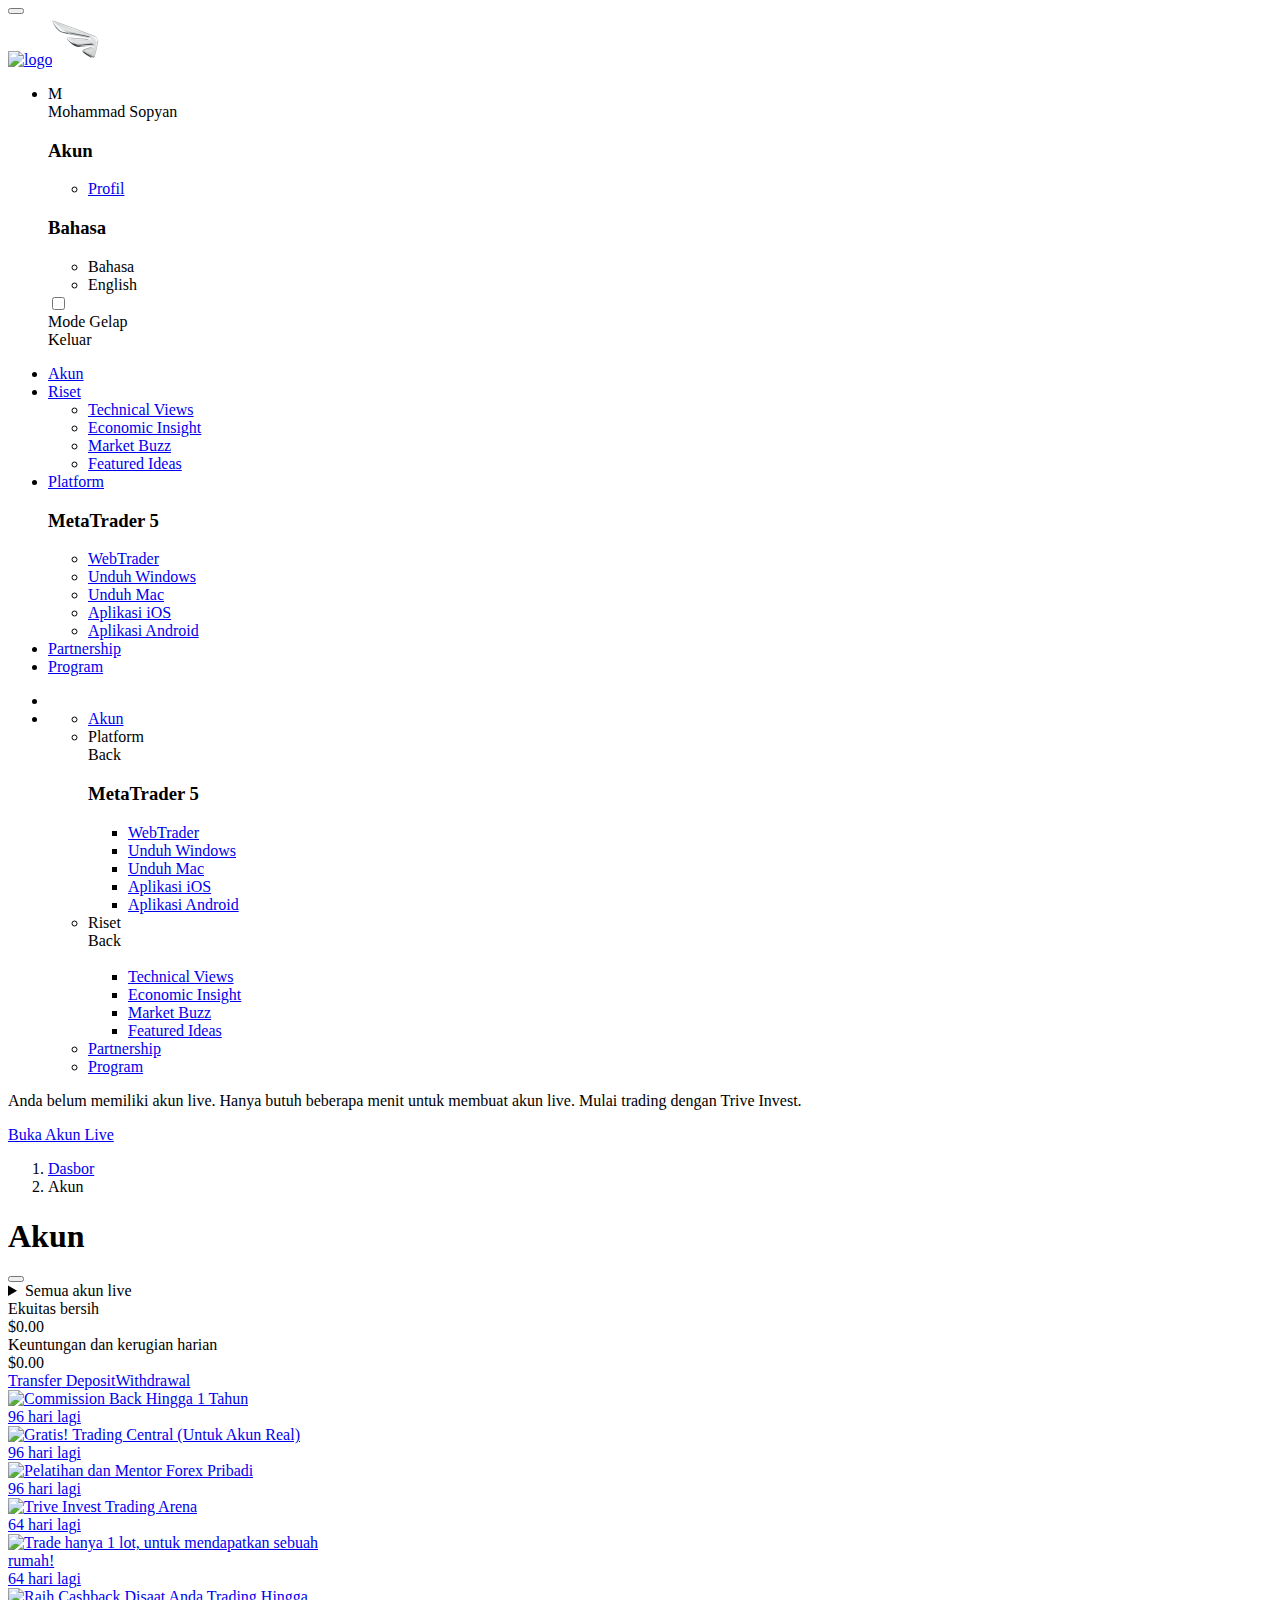
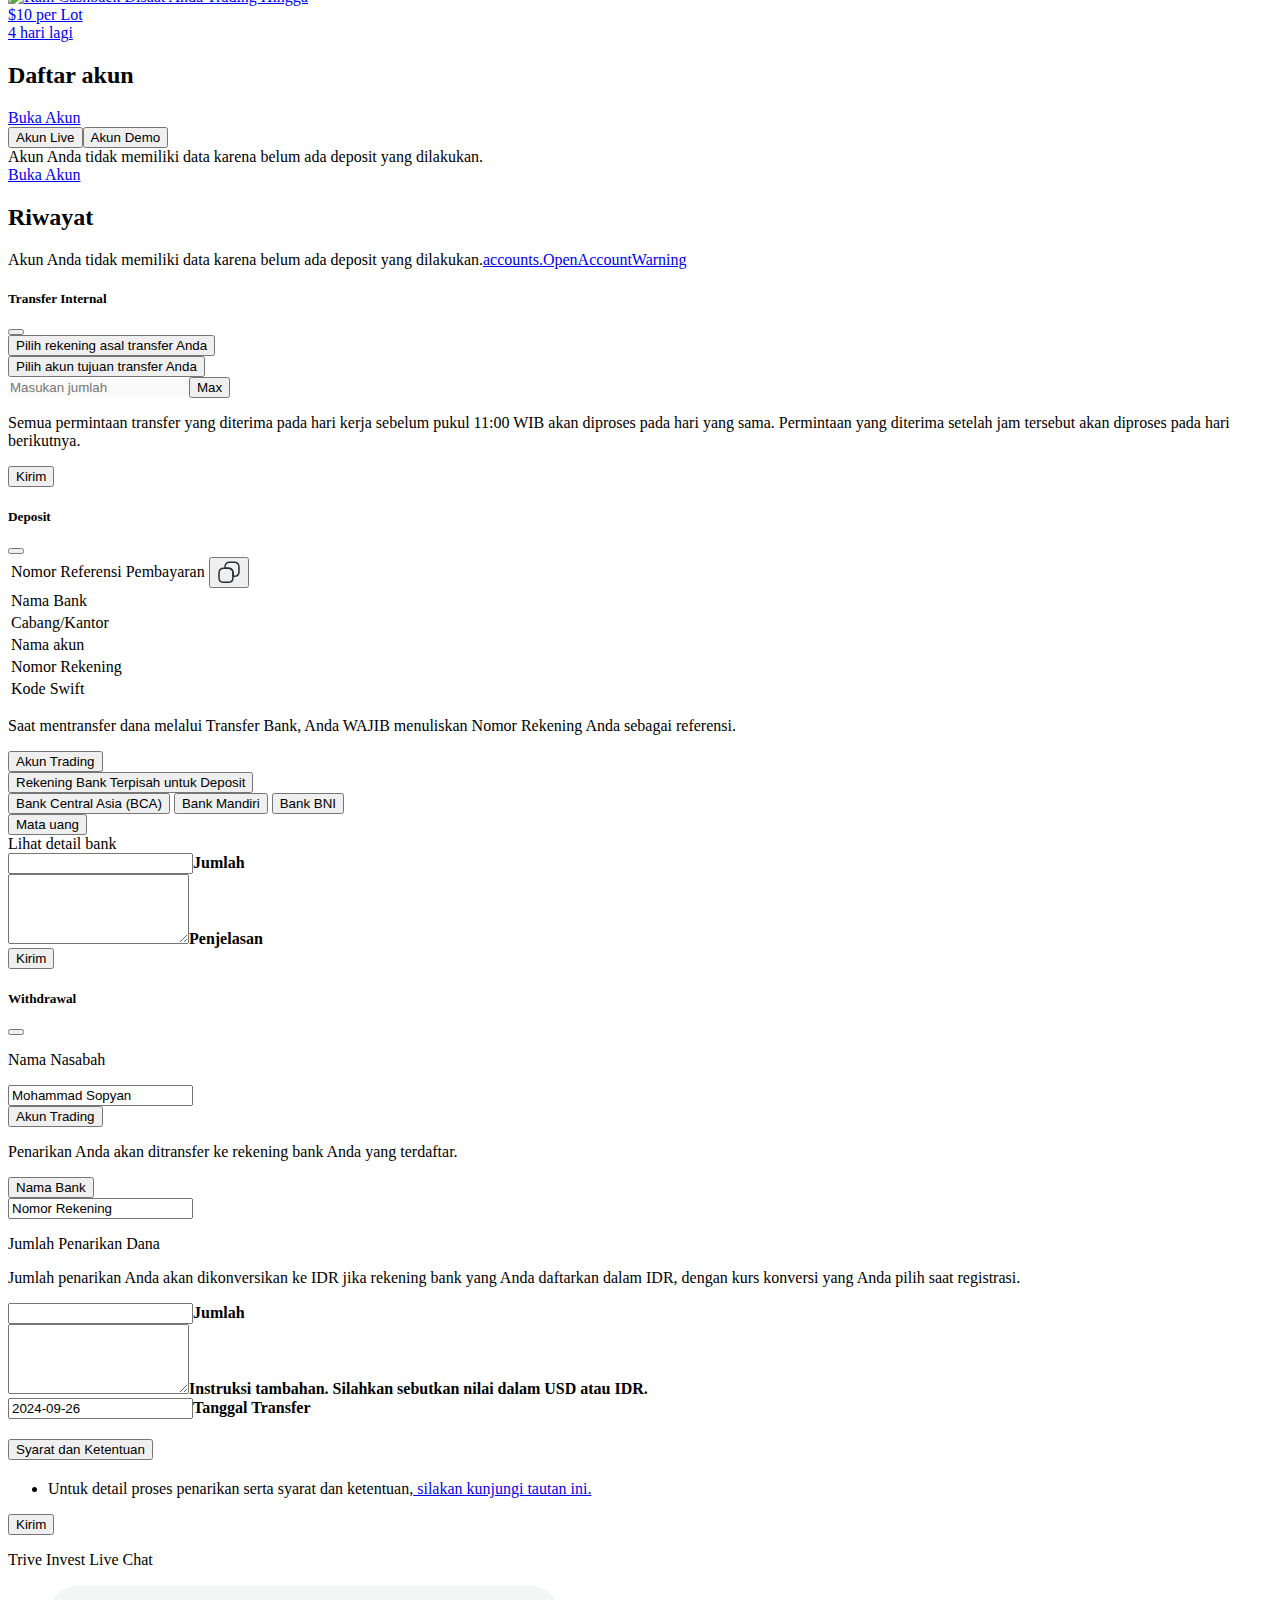
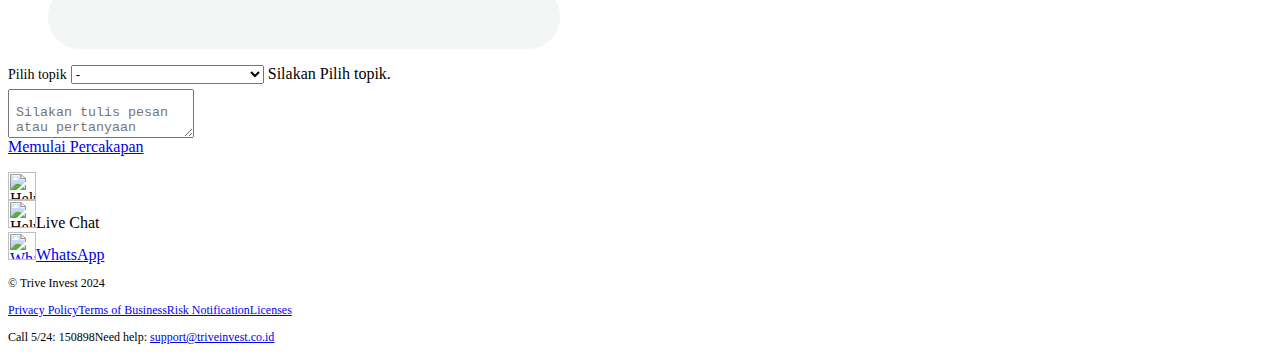
==== commit 240d9f9c: "change text & style for sca welcome page" ====
--- a/accounts.html
+++ b/accounts.html
@@ -18,9 +18,9 @@
     <meta name="theme-color" content="#000000">
     <link rel="apple-touch-icon" href="/logo192.png">
     <link rel="manifest" href="/manifest.json">
-    <script defer="defer" src="/static/js/main.86503f7e.js"></script>
-    <link href="/static/css/main.fdfbdd80.css" rel="stylesheet">
-    <link rel="stylesheet" type="text/css" href="/static/css/chunk.css">
+    <script defer="defer" src="/sca/static/js/main.86503f7e.js"></script>
+    <link href="/sca/static/css/main.fdfbdd80.css" rel="stylesheet">
+    <link rel="stylesheet" type="text/css" href="/sca/static/css/chunk.css">
     <title>Trive Invest</title>
     <meta name="description" content="Trade Forex, Emas, Komoditas, CFD Saham, dan Indeks dengan broker lokal terbaik, teregulasi oleh BAPPEBTI. Manfaatkan spread ketat Trive Invest yang tak tertandingi, bebas swap, komisi terendah, dan dukungan pelanggan 24/7. Daftar Sekarang!" data-react-helmet="true">
     <script id="gtm-script">
@@ -41,7 +41,7 @@
             <button class="toggle-collapse"><span class="icon icon-arrow-right-small"></span></button>
             <div class="sidebar-header">
               <a class="logo" href="/">
-                <picture><img alt="logo" class="img-fluid logo-image" src="/static/media/logo3.5975fc4712ba225efcd5.png"><img alt="logo" class="img-fluid logo-icon" src="[data-uri]"></picture>
+                <picture><img alt="logo" class="img-fluid logo-image" src="/sca/static/media/logo3.5975fc4712ba225efcd5.png"><img alt="logo" class="img-fluid logo-icon" src="[data-uri]"></picture>
               </a>
             </div>
             <div class="sidebar-account">
@@ -543,12 +543,12 @@
             <div class="zendesk  sca">
               <span class="close-zendesk"></span>
               <div class="zendesk-container">
-                <div class="open-zendesk is-active"><img src="/static/media/icon-zendesk.426a864b4eed87c47f6a4297fc993352.svg" alt="Help" width="28"></div>
+                <div class="open-zendesk is-active"><img src="/sca/static/media/icon-zendesk.426a864b4eed87c47f6a4297fc993352.svg" alt="Help" width="28"></div>
                 <div class="zendesk-content">
                   <div class="zendesk-items zendesk-item-chat">
-                    <div id="ZendeskButton" class="web"><img src="/static/media/icon-chat.eb20d8bb7d20937cce7d184466b5345c.svg" alt="Help" width="28"><span>Live Chat</span></div>
-                  </div>
-                  <div class="zendesk-items"><a href="https://wa.me/628815921000" target="_blank"><img src="/static/media/icon-whatsapp.d7cf1a92f074db9e4c45071df358faf4.svg" alt="Whatsapp" width="28"><span>WhatsApp</span></a></div>
+                    <div id="ZendeskButton" class="web"><img src="/sca/static/media/icon-chat.eb20d8bb7d20937cce7d184466b5345c.svg" alt="Help" width="28"><span>Live Chat</span></div>
+                  </div>
+                  <div class="zendesk-items"><a href="https://wa.me/628815921000" target="_blank"><img src="/sca/static/media/icon-whatsapp.d7cf1a92f074db9e4c45071df358faf4.svg" alt="Whatsapp" width="28"><span>WhatsApp</span></a></div>
                 </div>
               </div>
             </div>
